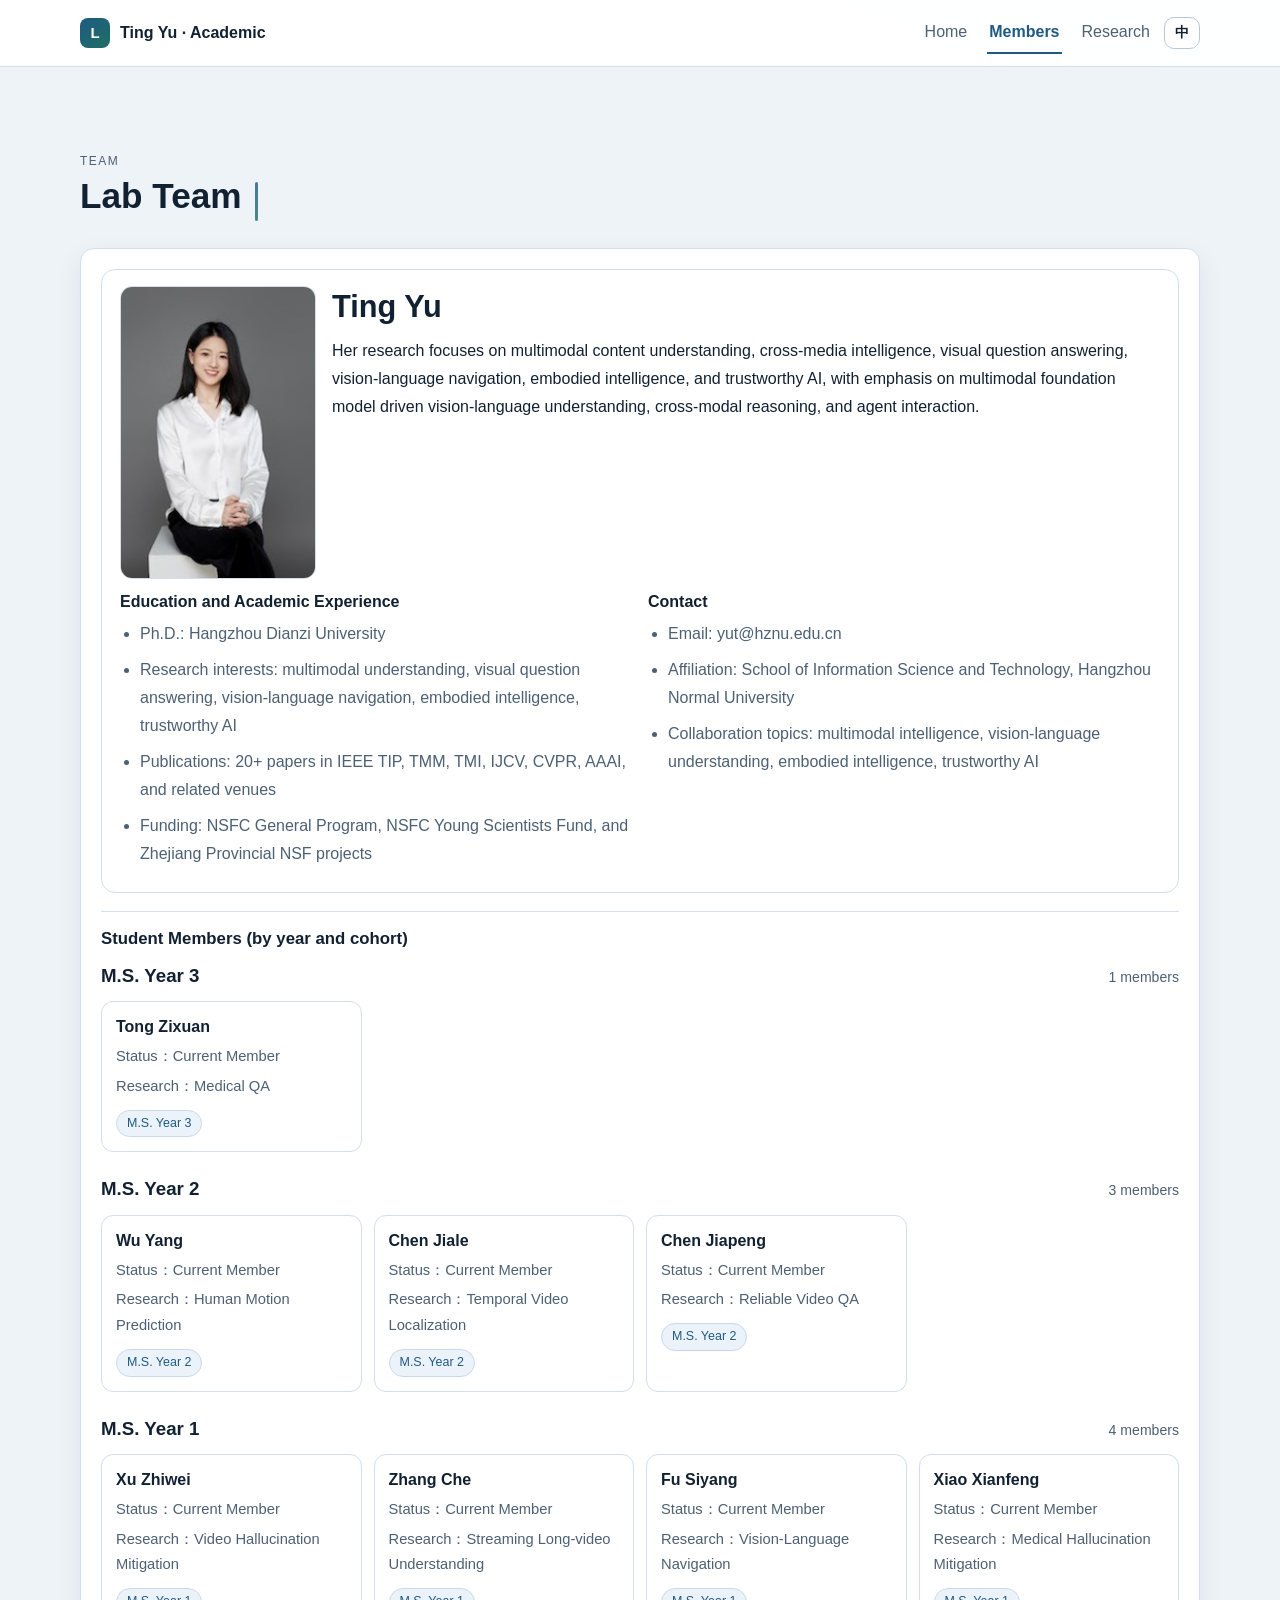
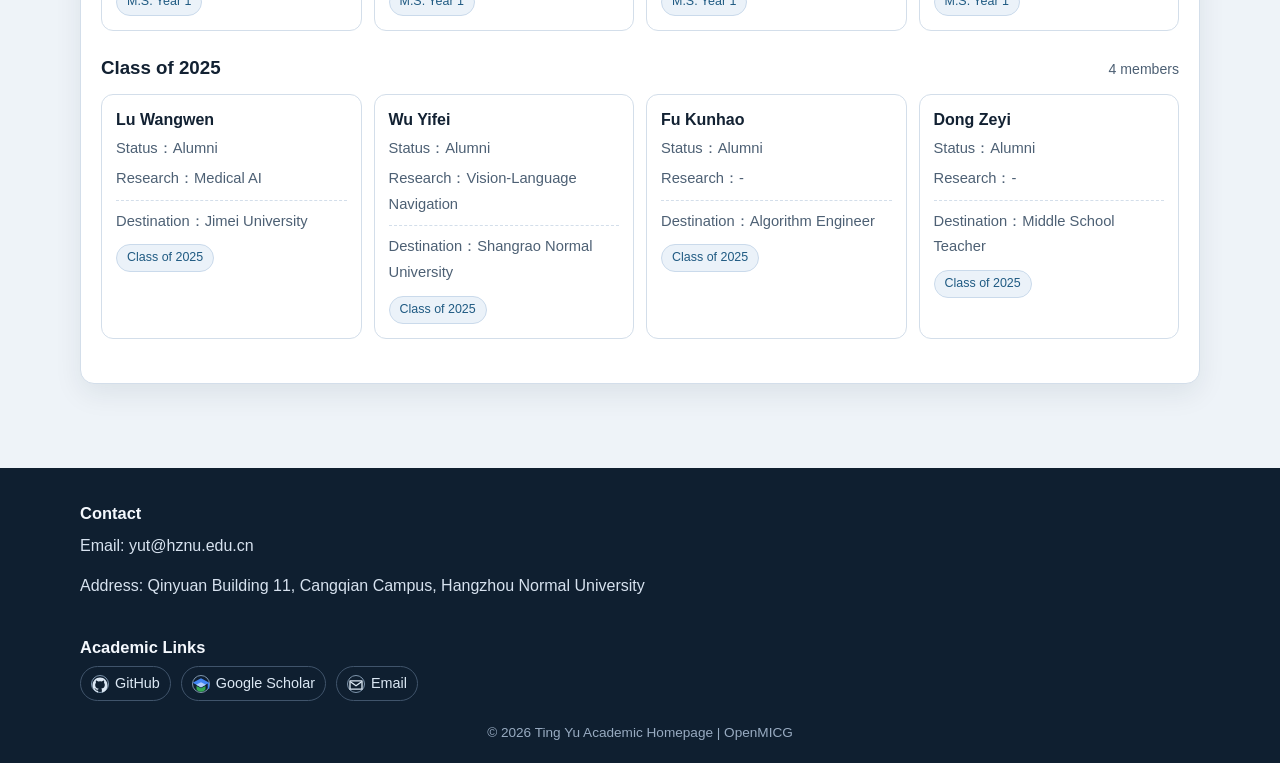
==== members.html @ 0aa8a5d1 "personal blog" ====
<!doctype html>
<html lang="zh-CN">
  <head>
    <meta charset="UTF-8" />
    <meta name="viewport" content="width=device-width, initial-scale=1.0" />
    <title>OpenMICG | 实验室成员</title>
    <meta name="description" content="OpenMICG 成员页面：导师信息与学生成员分组展示。" />
    <meta name="keywords" content="实验室成员,导师,研究生,课题组" />
    <meta name="theme-color" content="#12324a" />
    <link rel="stylesheet" href="./assets/css/style.css?v=20260521-3" />
    <script defer src="./assets/data/site-content.js?v=20260521-3"></script>
    <script defer src="./assets/js/main.js?v=20260521-3"></script>
  </head>
  <body data-page="members">
    <a class="skip-link" id="skip-link" href="#main-content">跳转到正文</a>

    <header class="site-header" id="top">
      <div class="container nav-wrap">
        <a class="brand" href="./index.html" aria-label="返回实验室介绍页">
          <span class="brand-mark">L</span>
          <span id="nav-lab-name">OpenMICG</span>
        </a>

        <div class="nav-controls">
          <button class="nav-toggle" id="nav-toggle" aria-expanded="false" aria-controls="site-nav" aria-label="打开或关闭导航菜单">菜单</button>
          <nav class="site-nav" id="site-nav" aria-label="主导航">
            <a id="nav-lab" href="./index.html">实验室介绍</a>
            <a id="nav-members" class="is-active" href="./members.html">成员</a>
            <a id="nav-research" href="./research.html">科研</a>
          </nav>
          <button class="lang-toggle" id="lang-toggle" aria-label="切换到英文">EN</button>
        </div>
      </div>
    </header>

    <main id="main-content">
      <section class="section-block section-alt" id="members" aria-labelledby="members-title">
        <div class="container">
          <header class="section-head reveal">
            <p class="section-label" id="members-label">Team</p>
            <h2 id="members-title">实验室团队</h2>
          </header>
          <div class="team-panel">
            <div class="mentor-layout reveal" id="team-mentor">
              <div class="mentor-info-stack">
                <article class="mentor-card">
                  <div class="mentor-card-main">
                    <aside class="mentor-photo" role="img" aria-label="导师照片占位区域">
                      <img id="mentor-photo-image" class="mentor-photo-image" src="./assets/images/mentor.jpg" alt="导师照片" />
                      <div id="mentor-photo-fallback" class="mentor-photo-fallback">
                        <span id="mentor-photo-label">导师照片占位</span>
                        <small id="mentor-photo-note">后续可替换为真实照片：assets/images/mentor.jpg</small>
                      </div>
                    </aside>
                    <div class="mentor-content">
                      <h3 id="mentor-name"></h3>
                      <p class="mentor-role" id="mentor-role"></p>
                      <p id="mentor-bio"></p>
                    </div>
                  </div>
                  <div class="mentor-grid">
                    <div>
                      <h4 id="mentor-history-title">教育背景与学术经历</h4>
                      <ul id="mentor-history"></ul>
                    </div>
                    <div>
                      <h4 id="mentor-contact-title">联系方式</h4>
                      <ul id="mentor-contact"></ul>
                    </div>
                  </div>
                </article>
              </div>
            </div>

            <div class="team-divider" aria-hidden="true"></div>

            <div class="team-members-wrap reveal" id="team-members">
              <h3 class="team-subtitle" id="team-subtitle">学生成员</h3>
              <div id="member-groups"></div>
            </div>
          </div>
        </div>
      </section>
    </main>

    <footer class="site-footer" id="contact">
      <div class="container footer-layout">
        <div>
          <h2 class="footer-title" id="footer-contact-title">联系方式</h2>
          <p id="footer-email"></p>
          <p id="footer-address"></p>
        </div>
        <div>
          <h2 class="footer-title" id="footer-links-title">学术主页链接</h2>
          <div id="footer-links" class="footer-links"></div>
        </div>
      </div>
      <p class="footer-copy" id="footer-copy"></p>
    </footer>
  </body>
</html>
---- assets/css/style.css ----
:root {
  --bg: #f4f7fa;
  --surface: #ffffff;
  --surface-alt: #eef3f8;
  --text: #122132;
  --muted: #4d6074;
  --line: #d3deea;
  --brand: #1f5a82;
  --brand-soft: #e4edf5;
  --accent: #1f6f64;
  --radius: 14px;
  --shadow: 0 10px 28px rgba(12, 33, 53, 0.08);
  --container-width: 1120px;
}

*,
*::before,
*::after {
  box-sizing: border-box;
}

html {
  scroll-behavior: smooth;
}

body {
  margin: 0;
  font-family: "Noto Sans SC", "Source Han Sans SC", "PingFang SC",
    "Microsoft YaHei", sans-serif;
  color: var(--text);
  background:
    radial-gradient(1200px 640px at 100% -12%, rgba(31, 90, 130, 0.07), transparent 60%),
    radial-gradient(840px 480px at -10% 92%, rgba(31, 111, 100, 0.06), transparent 56%),
    linear-gradient(var(--bg), var(--bg));
  line-height: 1.75;
}

a {
  color: inherit;
}

.skip-link {
  position: absolute;
  left: 12px;
  top: -48px;
  background: var(--brand);
  color: #fff;
  padding: 8px 12px;
  border-radius: 10px;
  text-decoration: none;
  z-index: 999;
}

.skip-link:focus-visible {
  top: 12px;
}

.sr-only {
  position: absolute;
  width: 1px;
  height: 1px;
  padding: 0;
  margin: -1px;
  overflow: hidden;
  clip: rect(0, 0, 0, 0);
  white-space: nowrap;
  border: 0;
}

.container {
  width: min(var(--container-width), 92vw);
  margin: 0 auto;
}

.section-block {
  padding: 84px 0;
}

.section-alt {
  background: var(--surface-alt);
}

.section-head {
  margin-bottom: 28px;
}

.section-head h2 {
  position: relative;
  display: inline-block;
  padding-right: 16px;
}

.section-head h2::after {
  content: "";
  position: absolute;
  right: 0;
  top: 0.28em;
  width: 3px;
  height: 1.1em;
  border-radius: 999px;
  background: linear-gradient(180deg, var(--brand), var(--accent));
  opacity: 0.8;
}

.section-label {
  margin: 0;
  text-transform: uppercase;
  letter-spacing: 0.12em;
  font-size: 12px;
  color: var(--muted);
}

h1,
h2,
h3,
h4 {
  line-height: 1.35;
  margin-top: 0;
}

h2 {
  font-size: clamp(1.6rem, 2.8vw, 2.2rem);
  margin-bottom: 0;
}

p {
  margin: 0 0 12px;
}

ul,
ol {
  margin: 0;
  padding-left: 20px;
}

.site-header {
  position: sticky;
  top: 0;
  z-index: 100;
  background: rgba(255, 255, 255, 0.92);
  backdrop-filter: blur(8px);
  border-bottom: 1px solid var(--line);
}

.nav-wrap {
  min-height: 66px;
  display: flex;
  align-items: center;
  justify-content: space-between;
  gap: 16px;
}

.nav-controls {
  display: flex;
  align-items: center;
  gap: 12px;
  position: relative;
}

.brand {
  display: inline-flex;
  align-items: center;
  gap: 10px;
  text-decoration: none;
  font-weight: 600;
}

.brand-mark {
  width: 30px;
  height: 30px;
  border-radius: 8px;
  display: grid;
  place-items: center;
  font-size: 15px;
  color: #fff;
  background: linear-gradient(140deg, var(--brand), var(--accent));
}

.site-nav {
  display: flex;
  align-items: center;
  gap: 18px;
}

.site-nav a {
  text-decoration: none;
  color: var(--muted);
  padding: 6px 2px;
  border-bottom: 2px solid transparent;
}

.site-nav a:hover,
.site-nav a:focus-visible {
  color: var(--brand);
  border-bottom-color: var(--brand);
}

.site-nav a.is-active {
  color: var(--brand);
  border-bottom-color: var(--brand);
  font-weight: 600;
}

.nav-toggle {
  display: none;
  border: 1px solid var(--line);
  border-radius: 10px;
  padding: 6px 10px;
  background: #fff;
  color: var(--text);
  cursor: pointer;
}

.lang-toggle {
  border: 1px solid #b7c7d8;
  border-radius: 10px;
  padding: 6px 10px;
  background: #fff;
  color: var(--text);
  cursor: pointer;
  font-weight: 600;
  font-size: 0.86rem;
}

.lang-toggle:hover,
.lang-toggle:focus-visible {
  color: var(--brand);
  border-color: var(--brand);
}

.hero {
  position: relative;
  overflow: hidden;
  background: radial-gradient(circle at 10% 20%, #e6eff7 0, transparent 40%),
    radial-gradient(circle at 88% 84%, #e3efe9 0, transparent 36%), var(--bg);
  padding: 52px 0 28px;
}

.hero::before,
.hero::after {
  content: "";
  position: absolute;
  border-radius: 50%;
  filter: blur(4px);
  opacity: 0.5;
  pointer-events: none;
}

.hero::before {
  width: 340px;
  height: 340px;
  background: rgba(31, 90, 130, 0.12);
  top: -120px;
  right: -100px;
}

.hero::after {
  width: 260px;
  height: 260px;
  background: rgba(31, 111, 100, 0.1);
  bottom: -100px;
  left: -80px;
}

.hero-grid {
  display: grid;
  grid-template-columns: 1fr;
  gap: 18px;
  align-items: start;
}

.hero-main {
  position: relative;
  z-index: 1;
}

.hero-keywords {
  list-style: none;
  display: flex;
  gap: 8px;
  flex-wrap: wrap;
  padding-left: 0;
  margin-bottom: 24px;
}

.hero-keywords li {
  background: var(--brand-soft);
  color: var(--brand);
  font-size: 0.88rem;
  border: 1px solid #c7d9e8;
  padding: 5px 10px;
  border-radius: 999px;
}

.hero-actions {
  display: flex;
  gap: 12px;
  flex-wrap: wrap;
}

.btn {
  text-decoration: none;
  border-radius: 10px;
  padding: 10px 14px;
  border: 1px solid transparent;
  font-weight: 600;
  font-size: 0.95rem;
}

.btn-primary {
  background: var(--brand);
  color: #fff;
}

.btn-primary:hover,
.btn-primary:focus-visible {
  background: #164a6d;
}

.btn-secondary {
  border-color: #b7c7d8;
  color: var(--text);
  background: #fff;
}

.btn-secondary:hover,
.btn-secondary:focus-visible {
  border-color: var(--brand);
  color: var(--brand);
}

.hero-visual {
  position: relative;
  z-index: 1;
}

.hero-side-stack {
  display: grid;
  gap: 14px;
}

.visual-card {
  background: var(--surface);
  border: 1px solid var(--line);
  border-radius: var(--radius);
  box-shadow: var(--shadow);
  padding: 20px;
  position: relative;
  overflow: hidden;
}

.visual-card::after {
  content: "";
  position: absolute;
  inset: 0;
  pointer-events: none;
  background-image: radial-gradient(rgba(31, 90, 130, 0.24) 0.8px, transparent 0.8px);
  background-size: 12px 12px;
  opacity: 0.14;
}

.visual-card > * {
  position: relative;
  z-index: 1;
}

.visual-card h2 {
  font-size: 1.1rem;
  margin-bottom: 12px;
}

.highlight-list {
  list-style: none;
  padding: 0;
  display: grid;
  gap: 10px;
}

.highlight-list li {
  border-bottom: 1px dashed var(--line);
  padding-bottom: 10px;
  color: var(--muted);
}

.highlight-list li:last-child {
  border-bottom: 0;
  padding-bottom: 0;
}

.mentor-layout {
  display: block;
}

.hero-section-head {
  margin-bottom: 18px;
}

.mentor-info-stack {
  display: grid;
  gap: 14px;
}

.mentor-card-main {
  display: grid;
  grid-template-columns: minmax(160px, 196px) 1fr;
  gap: 16px;
  align-items: start;
}

.team-panel {
  background: var(--surface);
  border: 1px solid var(--line);
  border-radius: var(--radius);
  box-shadow: var(--shadow);
  padding: 20px;
  position: relative;
  overflow: hidden;
}

.team-divider {
  height: 1px;
  background: var(--line);
  margin: 18px 0 16px;
}

.team-subtitle {
  margin: 0 0 12px;
  font-size: 1.05rem;
}

.mentor-photo {
  min-height: 168px;
  padding: 0;
  display: block;
  text-align: center;
  background: linear-gradient(145deg, #f4f7fb, #e2ebf4);
  border: 1px solid var(--line);
  border-radius: 12px;
  overflow: hidden;
}

.mentor-photo-image {
  display: block;
  width: 100%;
  height: 100%;
  min-height: 168px;
  object-fit: cover;
}

.mentor-photo.image-error .mentor-photo-image {
  display: none;
}

.mentor-photo-fallback {
  display: none;
  height: 100%;
  min-height: 180px;
  padding: 14px;
  align-content: center;
  justify-items: center;
  gap: 8px;
}

.mentor-photo.image-error .mentor-photo-fallback {
  display: grid;
}

.mentor-photo-fallback span {
  font-weight: 700;
  color: var(--text);
}

.mentor-photo-fallback small {
  color: var(--muted);
  font-size: 0.84rem;
}

.mentor-content p {
  margin-bottom: 0;
}

.mentor-card {
  background: var(--surface);
  border: 1px solid var(--line);
  border-radius: var(--radius);
  box-shadow: none;
  padding: 16px 18px;
  position: relative;
  overflow: hidden;
}

.mentor-card h3 {
  margin-bottom: 8px;
  font-size: 1.15rem;
}

.mentor-featured {
  box-shadow: var(--shadow);
  padding: 20px;
}

.mentor-mini-label {
  margin: 0 0 8px;
  text-transform: uppercase;
  letter-spacing: 0.12em;
  font-size: 0.76rem;
  color: var(--muted);
}

.mentor-role {
  color: var(--brand);
  font-weight: 600;
  margin-bottom: 8px;
  font-size: 0.95rem;
}

.mentor-title,
.mentor-direction {
  margin-bottom: 6px;
}

.mentor-title {
  color: var(--brand);
  font-weight: 600;
  font-size: 1rem;
}

.mentor-direction {
  color: var(--muted);
  font-weight: 600;
  font-size: 0.95rem;
}

.mentor-content h3 {
  font-size: clamp(1.5rem, 2.4vw, 1.95rem);
  margin-bottom: 10px;
}

.mentor-keywords {
  margin-top: 14px;
  margin-bottom: 14px;
}

.mentor-links-block {
  margin-bottom: 14px;
}

.mentor-links-title {
  margin: 0 0 8px;
  font-size: 0.84rem;
  color: var(--muted);
  font-weight: 600;
}

.mentor-links {
  display: flex;
  flex-wrap: wrap;
  gap: 8px;
}

.mentor-link-btn {
  text-decoration: none;
  color: var(--brand);
  border: 1px solid #c9d9e8;
  background: #f7fbff;
  border-radius: 999px;
  padding: 6px 11px;
  font-size: 0.86rem;
  display: inline-flex;
  align-items: center;
  gap: 6px;
  transition: background 180ms ease, border-color 180ms ease, color 180ms ease;
}

.mentor-link-btn:hover,
.mentor-link-btn:focus-visible {
  background: #edf4fb;
  border-color: var(--brand);
  color: #174a6b;
}

.link-icon {
  width: 18px;
  height: 18px;
  display: inline-flex;
  align-items: center;
  justify-content: center;
  flex: 0 0 18px;
}

.link-icon svg {
  width: 18px;
  height: 18px;
  display: block;
}

.mentor-actions {
  margin-top: 2px;
}

.mentor-grid {
  margin-top: 12px;
  display: grid;
  grid-template-columns: 1fr 1fr;
  gap: 12px 16px;
}

.mentor-grid h4 {
  margin-bottom: 8px;
  font-size: 1rem;
}

.mentor-grid ul li {
  margin-bottom: 8px;
  color: var(--muted);
}

.lab-intro-grid {
  display: grid;
  grid-template-columns: repeat(3, 1fr);
  gap: 20px;
}

.page-with-sidebar {
  padding-top: 72px;
  padding-bottom: 72px;
}

.page-with-sidebar .container {
  width: min(1240px, 94vw);
}

.sidebar-layout {
  display: grid;
  grid-template-columns: 232px minmax(0, 1fr);
  gap: 36px;
  align-items: start;
}

.left-sidebar {
  position: sticky;
  top: 96px;
}

.sidebar-card {
  background: rgba(235, 243, 250, 0.74);
  border: 1px solid rgba(178, 196, 214, 0.62);
  border-radius: 12px;
  box-shadow: 0 5px 14px rgba(12, 33, 53, 0.045);
  padding: 12px;
}

.sidebar-card h3 {
  margin: 0 0 12px;
  font-size: 1rem;
  font-weight: 600;
  color: #5d7286;
  letter-spacing: 0.01em;
}

.side-members-list {
  display: grid;
  gap: 10px;
  max-height: none;
  overflow: visible;
  padding-right: 0;
}

.side-member-item {
  padding: 10px 12px;
  border: 1px solid rgba(188, 207, 223, 0.7);
  border-radius: 10px;
  background: rgba(246, 250, 254, 0.8);
  display: grid;
  gap: 6px;
  position: relative;
}

.side-member-item strong {
  font-size: 1rem;
  font-weight: 600;
  color: #445c72;
  line-height: 1.6;
}

.side-member-item span {
  color: #697f94;
  font-size: 0.88rem;
  line-height: 1.5;
}

.left-sidebar .sidebar-card {
  position: relative;
  overflow: hidden;
}

.left-sidebar .sidebar-card::after {
  content: "";
  position: absolute;
  left: 0;
  right: 0;
  bottom: 0;
  height: 18px;
  background: linear-gradient(to bottom, rgba(240, 245, 250, 0), rgba(240, 245, 250, 0.88));
  pointer-events: none;
}

.section-inner {
  padding: 0;
}

.main-column {
  display: grid;
  gap: 28px;
  min-width: 0;
}

.main-column .section-head {
  margin-bottom: 24px;
}

#lab-overview .main-column {
  gap: 28px;
}

#lab-overview .lab-intro-grid {
  grid-template-columns: repeat(3, minmax(0, 1fr));
  gap: 14px;
}

#lab-overview #news .timeline {
  margin-left: 0;
}

#lab-overview #news .timeline::before {
  left: 3px;
}

#lab-overview #news .timeline-item {
  margin-left: 14px;
}

#lab-overview .join-layout {
  grid-template-columns: repeat(2, minmax(0, 1fr));
  gap: 14px;
}

#research .research-layout {
  display: grid;
  gap: 32px;
}

#research .card-grid {
  display: grid;
  grid-template-columns: repeat(3, minmax(0, 1fr));
  gap: 14px;
}

#research .publication-section {
  margin-top: 30px;
}

#research .publication-list {
  width: 100%;
  gap: 12px;
}

.card {
  background: var(--surface);
  border: 1px solid var(--line);
  border-radius: var(--radius);
  box-shadow: var(--shadow);
  padding: 20px;
  position: relative;
  overflow: hidden;
}

.card,
.student-card,
.timeline-item {
  transition: transform 220ms ease, box-shadow 220ms ease;
}

.card:hover,
.student-card:hover,
.timeline-item:hover {
  transform: translateY(-2px);
  box-shadow: 0 14px 34px rgba(11, 31, 49, 0.11);
}

.card h3 {
  margin-bottom: 10px;
  font-size: 1.12rem;
}

.compact-card {
  padding: 18px 20px;
}

.compact-card ul li {
  color: var(--muted);
  margin-bottom: 10px;
}

.card p,
.card li {
  color: var(--muted);
}

.subhead {
  margin-top: 14px;
}

.timeline {
  position: relative;
  display: grid;
  gap: 14px;
  margin-left: 8px;
}

.timeline::before {
  content: "";
  position: absolute;
  top: 2px;
  bottom: 2px;
  left: 11px;
  width: 2px;
  background: #c7d7e8;
}

.timeline-item {
  position: relative;
  background: var(--surface);
  border: 1px solid var(--line);
  border-radius: var(--radius);
  box-shadow: var(--shadow);
  padding: 16px 16px 14px 24px;
  margin-left: 24px;
}

.timeline-item::before {
  content: "";
  position: absolute;
  left: -20px;
  top: 20px;
  width: 10px;
  height: 10px;
  border: 2px solid var(--brand);
  border-radius: 50%;
  background: #fff;
}

.timeline-meta {
  display: flex;
  align-items: center;
  justify-content: space-between;
  gap: 8px;
  margin-bottom: 6px;
}

.timeline-date {
  font-size: 0.86rem;
  color: var(--brand);
  font-weight: 600;
}

.timeline-tag {
  font-size: 0.8rem;
  background: #edf3f9;
  color: var(--muted);
  border-radius: 999px;
  border: 1px solid #c9d9e8;
  padding: 2px 10px;
}

.timeline-item h3 {
  margin: 0 0 6px;
  font-size: 1rem;
}

.timeline-item p {
  margin: 0;
  color: var(--muted);
}

.student-group {
  margin-bottom: 24px;
}

.student-group-header {
  display: flex;
  align-items: baseline;
  justify-content: space-between;
  gap: 12px;
  margin-bottom: 12px;
}

.student-group-header h3 {
  margin: 0;
}

.student-count {
  color: var(--muted);
  font-size: 0.88rem;
}

.student-grid {
  display: grid;
  grid-template-columns: repeat(auto-fill, minmax(220px, 1fr));
  gap: 12px;
}

.student-card {
  background: var(--surface);
  border: 1px solid var(--line);
  border-radius: 12px;
  padding: 14px;
  position: relative;
  overflow: hidden;
}

.student-card h4 {
  margin-bottom: 6px;
  font-size: 1rem;
}

.student-card p {
  margin-bottom: 4px;
  font-size: 0.92rem;
  color: var(--muted);
}

.member-destination {
  margin-top: 8px;
  padding-top: 8px;
  border-top: 1px dashed var(--line);
  color: #315978;
  font-size: 0.88rem;
}

.student-chip {
  display: inline-block;
  margin-top: 6px;
  padding: 2px 10px;
  border-radius: 999px;
  font-size: 0.78rem;
  color: var(--brand);
  background: #ebf2f9;
  border: 1px solid #cadaeb;
}

.alumni-board {
  display: grid;
  gap: 12px;
}

.alumni-year {
  background: var(--surface);
  border: 1px solid var(--line);
  border-radius: 12px;
  padding: 14px;
}

.alumni-year h3 {
  margin: 0 0 10px;
  font-size: 1rem;
  color: var(--brand);
}

.alumni-list {
  display: grid;
  grid-template-columns: repeat(auto-fill, minmax(220px, 1fr));
  gap: 10px;
}

.alumni-item {
  border: 1px solid var(--line);
  border-radius: 10px;
  padding: 10px 12px;
  background: #fbfdff;
}

.alumni-item h4 {
  margin: 0 0 6px;
  font-size: 0.96rem;
}

.alumni-item p {
  margin: 0 0 4px;
  color: var(--muted);
  font-size: 0.9rem;
}

.destination-tag {
  display: inline-block;
  padding: 2px 8px;
  border-radius: 999px;
  border: 1px solid #cfe0ef;
  background: #edf5fc;
  color: #315978;
  font-size: 0.75rem;
}

.research-layout {
  display: grid;
  gap: 22px;
}

.group-title {
  margin: 0 0 12px;
  font-size: 1.12rem;
}

.card-grid {
  display: grid;
  grid-template-columns: repeat(auto-fill, minmax(230px, 1fr));
  gap: 14px;
}

.research-card h4 {
  margin: 0 0 8px;
  font-size: 1rem;
}

.research-card p {
  margin: 0;
  color: var(--muted);
}

.publication-section {
  margin-top: 22px;
}

.publication-list {
  display: grid;
  gap: 10px;
  counter-reset: pub-counter;
}

.publication-item {
  background: var(--surface);
  border: 1px solid var(--line);
  border-radius: 14px;
  padding: 14px 16px 14px 44px;
  position: relative;
  display: grid;
  grid-template-columns: 180px minmax(0, 1fr);
  gap: 14px;
  align-items: center;
}

.publication-item::before {
  counter-increment: pub-counter;
  content: "[" counter(pub-counter) "]";
  position: absolute;
  left: 14px;
  top: 14px;
  color: var(--brand);
  font-weight: 700;
  font-size: 0.9rem;
}

.publication-title {
  margin: 0 0 6px;
  font-size: 1.03rem;
  line-height: 1.5;
}

.publication-meta {
  margin: 0 0 6px;
  color: var(--muted);
  font-size: 0.9rem;
}

.publication-media {
  border-radius: 10px;
  overflow: hidden;
  border: 1px solid rgba(199, 214, 228, 0.9);
  background: #ecf2f8;
  align-self: center;
}

.publication-cover {
  display: block;
  width: 100%;
  aspect-ratio: 16 / 9;
  object-fit: cover;
}

.publication-body {
  min-width: 0;
}

.publication-summary {
  margin: 0 0 6px;
  color: #51667b;
  font-size: 0.92rem;
  line-height: 1.6;
}

.publication-note {
  margin: 0;
  color: #6f8498;
  font-size: 0.85rem;
}

.publication-link {
  display: inline-block;
  margin-top: 8px;
  font-size: 0.86rem;
  color: var(--brand);
  text-decoration: none;
}

.publication-link:hover,
.publication-link:focus-visible {
  text-decoration: underline;
}

.join-layout {
  display: grid;
  grid-template-columns: 1fr 1fr;
  gap: 20px;
}

.join-note {
  margin-top: 10px;
  font-size: 0.92rem;
  color: var(--brand);
}

.site-footer {
  background: #0f1f30;
  color: #d7e2ef;
  padding: 34px 0 18px;
}

.footer-layout {
  display: grid;
  grid-template-columns: 1fr;
  gap: 24px;
}

.footer-title {
  font-size: 1.03rem;
  margin-bottom: 8px;
  color: #f4f8fd;
}

.footer-links {
  display: flex;
  gap: 10px;
  flex-wrap: wrap;
}

.footer-links a {
  text-decoration: none;
  color: #dce8f4;
  border: 1px solid #40546b;
  border-radius: 999px;
  padding: 4px 10px;
  font-size: 0.9rem;
  display: inline-flex;
  align-items: center;
  gap: 6px;
}

.footer-links a:hover,
.footer-links a:focus-visible {
  border-color: #87a4c2;
  color: #fff;
}

.footer-links .link-icon {
  width: 18px;
  height: 18px;
  border-radius: 50%;
  border: 1px solid #7f96ad;
  display: inline-grid;
  place-items: center;
  font-size: 0.67rem;
  font-weight: 700;
}

.footer-copy {
  text-align: center;
  margin: 20px 0 0;
  color: #98abc1;
  font-size: 0.85rem;
}

.reveal {
  opacity: 1;
  transform: none;
}

.js-anim .reveal {
  opacity: 0;
  transform: translateY(10px);
  transition: opacity 460ms ease, transform 460ms ease;
}

.js-anim .reveal.is-visible {
  opacity: 1;
  transform: translateY(0);
}

@media (max-width: 1024px) {
  .hero-grid,
  .mentor-layout,
  .lab-intro-grid,
  .join-layout,
  .footer-layout {
    grid-template-columns: 1fr;
  }

  .hero {
    padding-top: 42px;
  }

  .hero-side-stack {
    grid-template-columns: 1fr;
  }

  .sidebar-layout {
    grid-template-columns: 1fr;
    gap: 20px;
  }

  .left-sidebar {
    position: static;
    width: auto;
  }

  .sidebar-card {
    padding: 10px;
  }

  .side-members-list {
    display: flex;
    gap: 8px;
    max-height: none;
    overflow-x: auto;
    overflow-y: hidden;
    padding-bottom: 4px;
    scrollbar-width: thin;
  }

  .side-member-item {
    flex: 0 0 180px;
    min-height: 54px;
  }

  #research .card-grid {
    grid-template-columns: repeat(2, minmax(0, 1fr));
  }

  #lab-overview .lab-intro-grid,
  #lab-overview .join-layout {
    grid-template-columns: 1fr;
  }

  .publication-item {
    grid-template-columns: 1fr;
  }
}

@media (max-width: 760px) {
  .section-block {
    padding: 68px 0;
  }

  .hero {
    padding-top: 30px;
    padding-bottom: 18px;
  }

  .site-nav {
    position: absolute;
    top: 46px;
    right: 0;
    width: min(260px, 90vw);
    background: #fff;
    border: 1px solid var(--line);
    border-radius: 12px;
    box-shadow: var(--shadow);
    padding: 10px;
    display: none;
    flex-direction: column;
    align-items: flex-start;
    gap: 8px;
  }

  .site-nav.is-open {
    display: flex;
  }

  .nav-toggle {
    display: inline-block;
  }

  .mentor-grid {
    grid-template-columns: 1fr;
  }

  .mentor-card-main {
    grid-template-columns: 1fr;
  }

  .mentor-photo-large {
    max-width: 220px;
  }

  .mentor-content h3 {
    font-size: 1.7rem;
  }

  #research .card-grid {
    grid-template-columns: 1fr;
  }
}

@media (prefers-reduced-motion: reduce) {
  html {
    scroll-behavior: auto;
  }

  .reveal {
    transition: none;
    opacity: 1;
    transform: none;
  }

  .card,
  .student-card,
  .timeline-item {
    transition: none;
  }
}
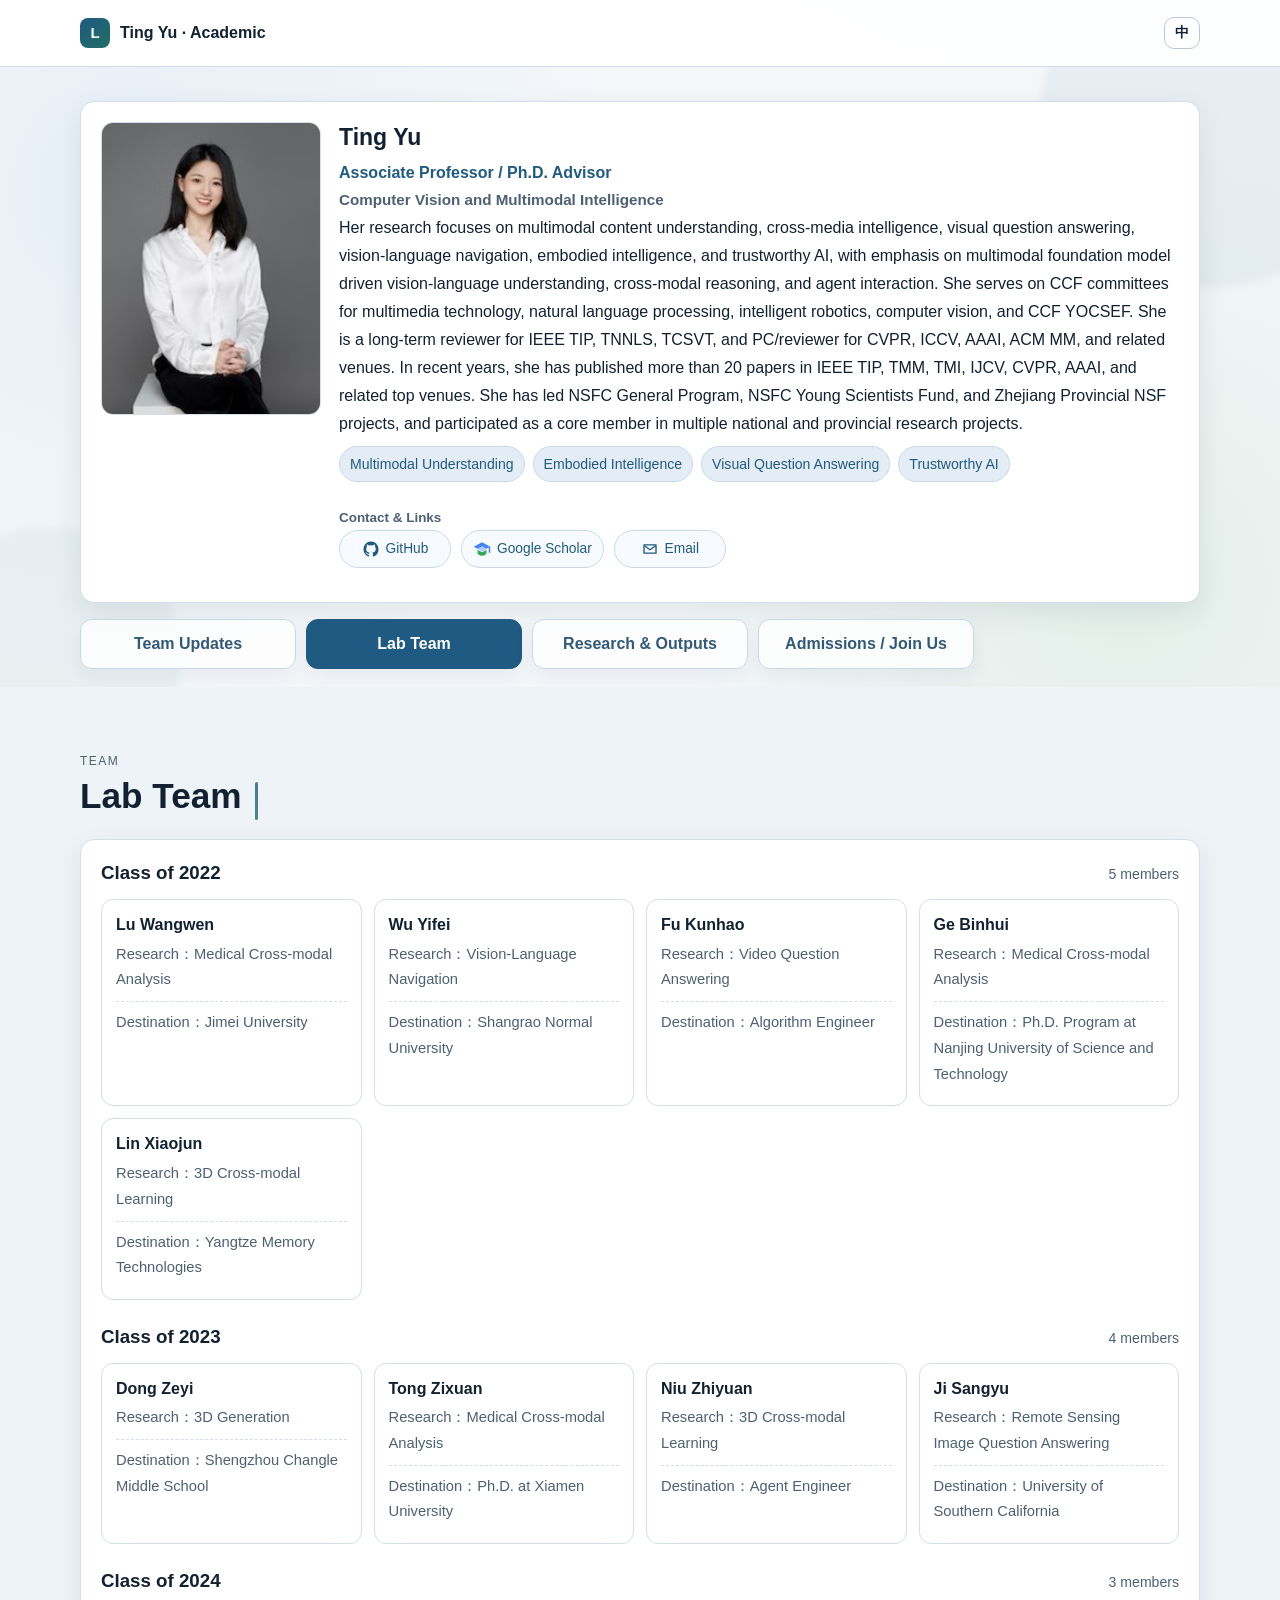
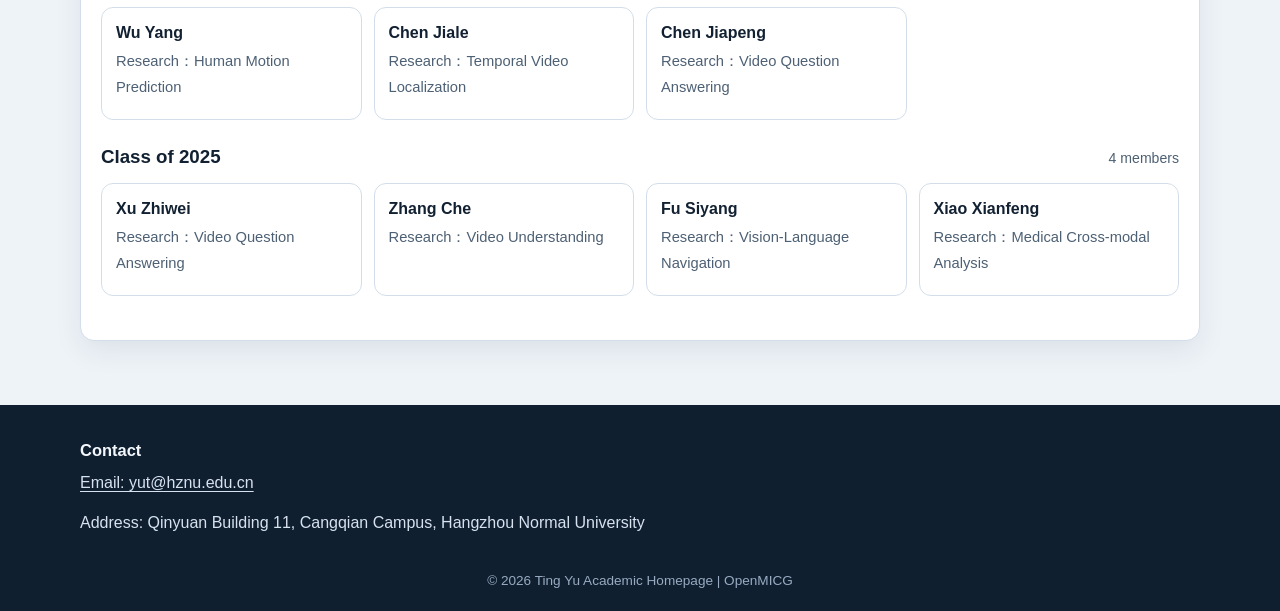
==== commit c433cf7c: "v2" ====
--- a/members.html
+++ b/members.html
@@ -22,18 +22,53 @@
         </a>
 
         <div class="nav-controls">
-          <button class="nav-toggle" id="nav-toggle" aria-expanded="false" aria-controls="site-nav" aria-label="打开或关闭导航菜单">菜单</button>
-          <nav class="site-nav" id="site-nav" aria-label="主导航">
-            <a id="nav-lab" href="./index.html">实验室介绍</a>
-            <a id="nav-members" class="is-active" href="./members.html">成员</a>
-            <a id="nav-research" href="./research.html">科研</a>
-          </nav>
           <button class="lang-toggle" id="lang-toggle" aria-label="切换到英文">EN</button>
         </div>
       </div>
     </header>
 
     <main id="main-content">
+      <section class="hero section-block" id="home" aria-labelledby="hero-title">
+        <h1 id="hero-title" class="sr-only">导师学术主页</h1>
+        <div class="container hero-shell">
+          <div class="hero-grid">
+            <div class="hero-main reveal">
+              <section class="mentor-hero-card" id="mentor-home" aria-label="导师信息">
+                <article class="mentor-card mentor-featured">
+                  <div class="mentor-card-main">
+                    <aside class="mentor-photo mentor-photo-large" role="img" aria-label="导师照片">
+                      <img id="mentor-photo-image" class="mentor-photo-image" src="./assets/images/mentor.jpg" alt="导师照片" />
+                      <div id="mentor-photo-fallback" class="mentor-photo-fallback">
+                        <span id="mentor-photo-label">导师照片占位</span>
+                        <small id="mentor-photo-note">assets/images/mentor.jpg</small>
+                      </div>
+                    </aside>
+                    <div class="mentor-content">
+                      <h3 id="mentor-name"></h3>
+                      <p class="mentor-title" id="mentor-title"></p>
+                      <p class="mentor-direction" id="mentor-direction"></p>
+                      <p id="mentor-bio"></p>
+                      <ul class="hero-keywords mentor-keywords" id="hero-keywords"></ul>
+                      <div class="mentor-links-block">
+                        <p class="mentor-links-title" id="mentor-links-title">学术链接</p>
+                        <div id="mentor-links" class="mentor-links"></div>
+                      </div>
+                    </div>
+                  </div>
+                </article>
+              </section>
+
+              <nav class="section-nav reveal" id="site-nav" aria-label="主页导航">
+                <a id="nav-news" href="./index.html#news">团队动态</a>
+                <a id="nav-members" class="is-active" href="./members.html">实验室团队</a>
+                <a id="nav-research" href="./research.html">研究与成果</a>
+                <a id="nav-join" href="./index.html#join">招生 / 加入我们</a>
+              </nav>
+            </div>
+          </div>
+        </div>
+      </section>
+
       <section class="section-block section-alt" id="members" aria-labelledby="members-title">
         <div class="container">
           <header class="section-head reveal">
@@ -41,41 +76,7 @@
             <h2 id="members-title">实验室团队</h2>
           </header>
           <div class="team-panel">
-            <div class="mentor-layout reveal" id="team-mentor">
-              <div class="mentor-info-stack">
-                <article class="mentor-card">
-                  <div class="mentor-card-main">
-                    <aside class="mentor-photo" role="img" aria-label="导师照片占位区域">
-                      <img id="mentor-photo-image" class="mentor-photo-image" src="./assets/images/mentor.jpg" alt="导师照片" />
-                      <div id="mentor-photo-fallback" class="mentor-photo-fallback">
-                        <span id="mentor-photo-label">导师照片占位</span>
-                        <small id="mentor-photo-note">后续可替换为真实照片：assets/images/mentor.jpg</small>
-                      </div>
-                    </aside>
-                    <div class="mentor-content">
-                      <h3 id="mentor-name"></h3>
-                      <p class="mentor-role" id="mentor-role"></p>
-                      <p id="mentor-bio"></p>
-                    </div>
-                  </div>
-                  <div class="mentor-grid">
-                    <div>
-                      <h4 id="mentor-history-title">教育背景与学术经历</h4>
-                      <ul id="mentor-history"></ul>
-                    </div>
-                    <div>
-                      <h4 id="mentor-contact-title">联系方式</h4>
-                      <ul id="mentor-contact"></ul>
-                    </div>
-                  </div>
-                </article>
-              </div>
-            </div>
-
-            <div class="team-divider" aria-hidden="true"></div>
-
             <div class="team-members-wrap reveal" id="team-members">
-              <h3 class="team-subtitle" id="team-subtitle">学生成员</h3>
               <div id="member-groups"></div>
             </div>
           </div>
@@ -90,12 +91,8 @@
           <p id="footer-email"></p>
           <p id="footer-address"></p>
         </div>
-        <div>
-          <h2 class="footer-title" id="footer-links-title">学术主页链接</h2>
-          <div id="footer-links" class="footer-links"></div>
-        </div>
       </div>
       <p class="footer-copy" id="footer-copy"></p>
     </footer>
   </body>
-</html>
+</html>
--- a/assets/css/style.css
+++ b/assets/css/style.css
@@ -72,17 +72,17 @@
   margin: 0 auto;
 }
 
-.section-block {
-  padding: 84px 0;
-}
+.section-block {
+  padding: 64px 0;
+}
 
 .section-alt {
   background: var(--surface-alt);
 }
 
-.section-head {
-  margin-bottom: 28px;
-}
+.section-head {
+  margin-bottom: 20px;
+}
 
 .section-head h2 {
   position: relative;
@@ -233,7 +233,7 @@
   overflow: hidden;
   background: radial-gradient(circle at 10% 20%, #e6eff7 0, transparent 40%),
     radial-gradient(circle at 88% 84%, #e3efe9 0, transparent 36%), var(--bg);
-  padding: 52px 0 28px;
+  padding: 34px 0 18px;
 }
 
 .hero::before,
@@ -262,26 +262,67 @@
   left: -80px;
 }
 
+.hero-shell {
+  display: grid;
+  gap: 12px;
+}
+
 .hero-grid {
   display: grid;
   grid-template-columns: 1fr;
-  gap: 18px;
-  align-items: start;
+  gap: 0;
+  align-items: stretch;
 }
 
 .hero-main {
   position: relative;
   z-index: 1;
-}
-
-.hero-keywords {
-  list-style: none;
-  display: flex;
-  gap: 8px;
-  flex-wrap: wrap;
-  padding-left: 0;
-  margin-bottom: 24px;
-}
+  display: flex;
+  flex-direction: column;
+  align-self: stretch;
+}
+
+.section-nav {
+  margin-top: 16px;
+  display: grid;
+  grid-template-columns: repeat(5, minmax(0, 1fr));
+  gap: 10px;
+}
+
+.section-nav a {
+  text-decoration: none;
+  text-align: center;
+  color: #315978;
+  background: rgba(255, 255, 255, 0.82);
+  border: 1px solid #c7d9e8;
+  border-radius: 12px;
+  padding: 10px 12px;
+  font-weight: 600;
+  box-shadow: 0 8px 20px rgba(11, 31, 49, 0.055);
+  transition: background 180ms ease, border-color 180ms ease, color 180ms ease, transform 180ms ease;
+}
+
+.section-nav a:hover,
+.section-nav a:focus-visible,
+.section-nav a.is-active {
+  color: #fff;
+  background: var(--brand);
+  border-color: var(--brand);
+}
+
+.section-nav a:hover,
+.section-nav a:focus-visible {
+  transform: translateY(-1px);
+}
+
+.hero-keywords {
+  list-style: none;
+  display: flex;
+  gap: 8px;
+  flex-wrap: wrap;
+  padding-left: 0;
+  margin-bottom: 14px;
+}
 
 .hero-keywords li {
   background: var(--brand-soft);
@@ -298,14 +339,14 @@
   flex-wrap: wrap;
 }
 
-.btn {
-  text-decoration: none;
-  border-radius: 10px;
-  padding: 10px 14px;
-  border: 1px solid transparent;
-  font-weight: 600;
-  font-size: 0.95rem;
-}
+.btn {
+  text-decoration: none;
+  border-radius: 10px;
+  padding: 8px 12px;
+  border: 1px solid transparent;
+  font-weight: 600;
+  font-size: 0.9rem;
+}
 
 .btn-primary {
   background: var(--brand);
@@ -329,58 +370,19 @@
   color: var(--brand);
 }
 
-.hero-visual {
-  position: relative;
-  z-index: 1;
-}
-
-.hero-side-stack {
-  display: grid;
-  gap: 14px;
-}
-
-.visual-card {
-  background: var(--surface);
-  border: 1px solid var(--line);
-  border-radius: var(--radius);
-  box-shadow: var(--shadow);
-  padding: 20px;
-  position: relative;
-  overflow: hidden;
-}
-
-.visual-card::after {
-  content: "";
-  position: absolute;
-  inset: 0;
-  pointer-events: none;
-  background-image: radial-gradient(rgba(31, 90, 130, 0.24) 0.8px, transparent 0.8px);
-  background-size: 12px 12px;
-  opacity: 0.14;
-}
-
-.visual-card > * {
-  position: relative;
-  z-index: 1;
-}
-
-.visual-card h2 {
-  font-size: 1.1rem;
-  margin-bottom: 12px;
-}
-
-.highlight-list {
-  list-style: none;
-  padding: 0;
-  display: grid;
-  gap: 10px;
-}
-
-.highlight-list li {
-  border-bottom: 1px dashed var(--line);
-  padding-bottom: 10px;
-  color: var(--muted);
-}
+.highlight-list {
+  list-style: none;
+  padding: 0;
+  display: grid;
+  gap: 6px;
+}
+
+.highlight-list li {
+  border-bottom: 1px dashed var(--line);
+  padding-bottom: 6px;
+  color: var(--muted);
+  line-height: 1.45;
+}
 
 .highlight-list li:last-child {
   border-bottom: 0;
@@ -392,7 +394,11 @@
 }
 
 .hero-section-head {
-  margin-bottom: 18px;
+  margin-bottom: 12px;
+}
+
+.hero-shell > .hero-section-head {
+  margin-bottom: 0;
 }
 
 .mentor-info-stack {
@@ -402,9 +408,15 @@
 
 .mentor-card-main {
   display: grid;
-  grid-template-columns: minmax(160px, 196px) 1fr;
-  gap: 16px;
+  grid-template-columns: minmax(150px, 220px) 1fr;
+  gap: 18px;
   align-items: start;
+}
+
+.mentor-hero-card,
+.mentor-featured {
+  width: 100%;
+  height: 100%;
 }
 
 .team-panel {
@@ -429,10 +441,11 @@
 }
 
 .mentor-photo {
-  min-height: 168px;
-  padding: 0;
-  display: block;
-  text-align: center;
+  min-height: 150px;
+  align-self: start;
+  padding: 0;
+  display: block;
+  text-align: center;
   background: linear-gradient(145deg, #f4f7fb, #e2ebf4);
   border: 1px solid var(--line);
   border-radius: 12px;
@@ -440,10 +453,11 @@
 }
 
 .mentor-photo-image {
-  display: block;
-  width: 100%;
-  height: 100%;
-  min-height: 168px;
+  display: block;
+  width: 100%;
+  height: auto;
+  min-height: 150px;
+  aspect-ratio: 3 / 4;
   object-fit: cover;
 }
 
@@ -475,9 +489,16 @@
   font-size: 0.84rem;
 }
 
-.mentor-content p {
-  margin-bottom: 0;
-}
+.mentor-content p {
+  margin-bottom: 0;
+}
+
+.mentor-content {
+  display: flex;
+  flex-direction: column;
+  min-width: 0;
+  justify-content: space-between;
+}
 
 .mentor-card {
   background: var(--surface);
@@ -532,16 +553,17 @@
 }
 
 .mentor-content h3 {
-  font-size: clamp(1.5rem, 2.4vw, 1.95rem);
-  margin-bottom: 10px;
+  font-size: clamp(1.3rem, 1.8vw, 1.62rem);
+  margin-bottom: 6px;
 }
 
 .mentor-keywords {
-  margin-top: 14px;
-  margin-bottom: 14px;
+  margin-top: 8px;
+  margin-bottom: 8px;
 }
 
 .mentor-links-block {
+  margin-top: 16px;
   margin-bottom: 14px;
 }
 
@@ -555,7 +577,8 @@
 .mentor-links {
   display: flex;
   flex-wrap: wrap;
-  gap: 8px;
+  gap: 10px;
+  justify-content: flex-start;
 }
 
 .mentor-link-btn {
@@ -568,7 +591,10 @@
   font-size: 0.86rem;
   display: inline-flex;
   align-items: center;
+  justify-content: center;
   gap: 6px;
+  flex: 0 1 auto;
+  min-width: 112px;
   transition: background 180ms ease, border-color 180ms ease, color 180ms ease;
 }
 
@@ -594,13 +620,9 @@
   display: block;
 }
 
-.mentor-actions {
-  margin-top: 2px;
-}
-
 .mentor-grid {
   margin-top: 12px;
-  display: grid;
+  display: grid;
   grid-template-columns: 1fr 1fr;
   gap: 12px 16px;
 }
@@ -617,13 +639,13 @@
 
 .lab-intro-grid {
   display: grid;
-  grid-template-columns: repeat(3, 1fr);
-  gap: 20px;
+  grid-template-columns: repeat(3, minmax(0, 1fr));
+  gap: 14px;
 }
 
 .page-with-sidebar {
-  padding-top: 72px;
-  padding-bottom: 72px;
+  padding-top: 64px;
+  padding-bottom: 64px;
 }
 
 .page-with-sidebar .container {
@@ -633,7 +655,7 @@
 .sidebar-layout {
   display: grid;
   grid-template-columns: 232px minmax(0, 1fr);
-  gap: 36px;
+  gap: 28px;
   align-items: start;
 }
 
@@ -711,16 +733,16 @@
 
 .main-column {
   display: grid;
-  gap: 28px;
+  gap: 18px;
   min-width: 0;
 }
 
 .main-column .section-head {
-  margin-bottom: 24px;
+  margin-bottom: 16px;
 }
 
 #lab-overview .main-column {
-  gap: 28px;
+  gap: 14px;
 }
 
 #lab-overview .lab-intro-grid {
@@ -728,6 +750,56 @@
   gap: 14px;
 }
 
+.compact-join-section .section-head {
+  margin-bottom: 12px;
+}
+
+.join-inline-card {
+  padding: 14px 16px;
+}
+
+.join-inline-grid {
+  display: grid;
+  grid-template-columns: 1.3fr 0.7fr;
+  gap: 18px;
+  align-items: start;
+}
+
+.join-inline-card h3 {
+  margin-bottom: 8px;
+  font-size: 1rem;
+}
+
+.join-inline-card li {
+  margin-bottom: 6px;
+  line-height: 1.5;
+}
+
+.join-email {
+  margin: 0 0 8px;
+}
+
+.join-email a,
+.site-footer a {
+  color: inherit;
+  text-decoration: underline;
+  text-underline-offset: 3px;
+}
+
+.join-email a:hover,
+.join-email a:focus-visible,
+.site-footer a:hover,
+.site-footer a:focus-visible {
+  color: var(--brand);
+}
+
+.join-note {
+  margin-top: 10px;
+  margin-bottom: 0;
+  font-size: 0.9rem;
+  color: var(--muted);
+}
+
 #lab-overview #news .timeline {
   margin-left: 0;
 }
@@ -740,40 +812,44 @@
   margin-left: 14px;
 }
 
-#lab-overview .join-layout {
-  grid-template-columns: repeat(2, minmax(0, 1fr));
-  gap: 14px;
+.content-panel[hidden] {
+  display: none;
+}
+
+.content-panel.is-active {
+  display: block;
 }
 
 #research .research-layout {
   display: grid;
   gap: 32px;
-}
-
-#research .card-grid {
-  display: grid;
-  grid-template-columns: repeat(3, minmax(0, 1fr));
-  gap: 14px;
 }
 
 #research .publication-section {
   margin-top: 30px;
 }
 
-#research .publication-list {
+#publications .publication-section {
+  margin-top: 0;
+}
+
+#research .project-list,
+#research .publication-list,
+#projects .project-list,
+#publications .publication-list {
   width: 100%;
   gap: 12px;
 }
 
-.card {
-  background: var(--surface);
-  border: 1px solid var(--line);
-  border-radius: var(--radius);
-  box-shadow: var(--shadow);
-  padding: 20px;
-  position: relative;
-  overflow: hidden;
-}
+.card {
+  background: var(--surface);
+  border: 1px solid var(--line);
+  border-radius: var(--radius);
+  box-shadow: var(--shadow);
+  padding: 16px;
+  position: relative;
+  overflow: hidden;
+}
 
 .card,
 .student-card,
@@ -794,12 +870,12 @@
 }
 
 .compact-card {
-  padding: 18px 20px;
+  padding: 16px 18px;
 }
 
 .compact-card ul li {
   color: var(--muted);
-  margin-bottom: 10px;
+  margin-bottom: 8px;
 }
 
 .card p,
@@ -1027,15 +1103,54 @@
   color: var(--muted);
 }
 
-.publication-section {
-  margin-top: 22px;
-}
-
-.publication-list {
-  display: grid;
-  gap: 10px;
-  counter-reset: pub-counter;
-}
+.publication-section {
+  margin-top: 22px;
+}
+
+.project-list,
+.publication-list {
+  display: grid;
+  gap: 10px;
+}
+
+.project-list {
+  counter-reset: project-counter;
+}
+
+.project-item {
+  background: var(--surface);
+  border: 1px solid var(--line);
+  border-radius: 14px;
+  padding: 14px 16px 14px 44px;
+  position: relative;
+}
+
+.project-item::before {
+  counter-increment: project-counter;
+  content: "[" counter(project-counter) "]";
+  position: absolute;
+  left: 14px;
+  top: 14px;
+  color: var(--brand);
+  font-weight: 700;
+  font-size: 0.9rem;
+}
+
+.project-title {
+  margin: 0 0 6px;
+  font-size: 1.03rem;
+  line-height: 1.5;
+}
+
+.project-summary {
+  margin: 0;
+  color: var(--muted);
+  line-height: 1.7;
+}
+
+.publication-list {
+  counter-reset: pub-counter;
+}
 
 .publication-item {
   background: var(--surface);
@@ -1209,6 +1324,7 @@
   .hero-grid,
   .mentor-layout,
   .lab-intro-grid,
+  .join-inline-grid,
   .join-layout,
   .footer-layout {
     grid-template-columns: 1fr;
@@ -1251,12 +1367,9 @@
     min-height: 54px;
   }
 
-  #research .card-grid {
-    grid-template-columns: repeat(2, minmax(0, 1fr));
-  }
-
   #lab-overview .lab-intro-grid,
-  #lab-overview .join-layout {
+  #lab-overview .join-layout,
+  .join-inline-grid {
     grid-template-columns: 1fr;
   }
 
@@ -1299,10 +1412,14 @@
     display: inline-block;
   }
 
-  .mentor-grid {
-    grid-template-columns: 1fr;
-  }
-
+  .mentor-grid {
+    grid-template-columns: 1fr;
+  }
+
+  .section-nav {
+    grid-template-columns: repeat(2, minmax(0, 1fr));
+  }
+
   .mentor-card-main {
     grid-template-columns: 1fr;
   }
@@ -1315,9 +1432,14 @@
     font-size: 1.7rem;
   }
 
-  #research .card-grid {
-    grid-template-columns: 1fr;
-  }
+  .mentor-links {
+    justify-content: flex-start;
+  }
+
+  .mentor-link-btn {
+    flex: 0 1 auto;
+  }
+
 }
 
 @media (prefers-reduced-motion: reduce) {
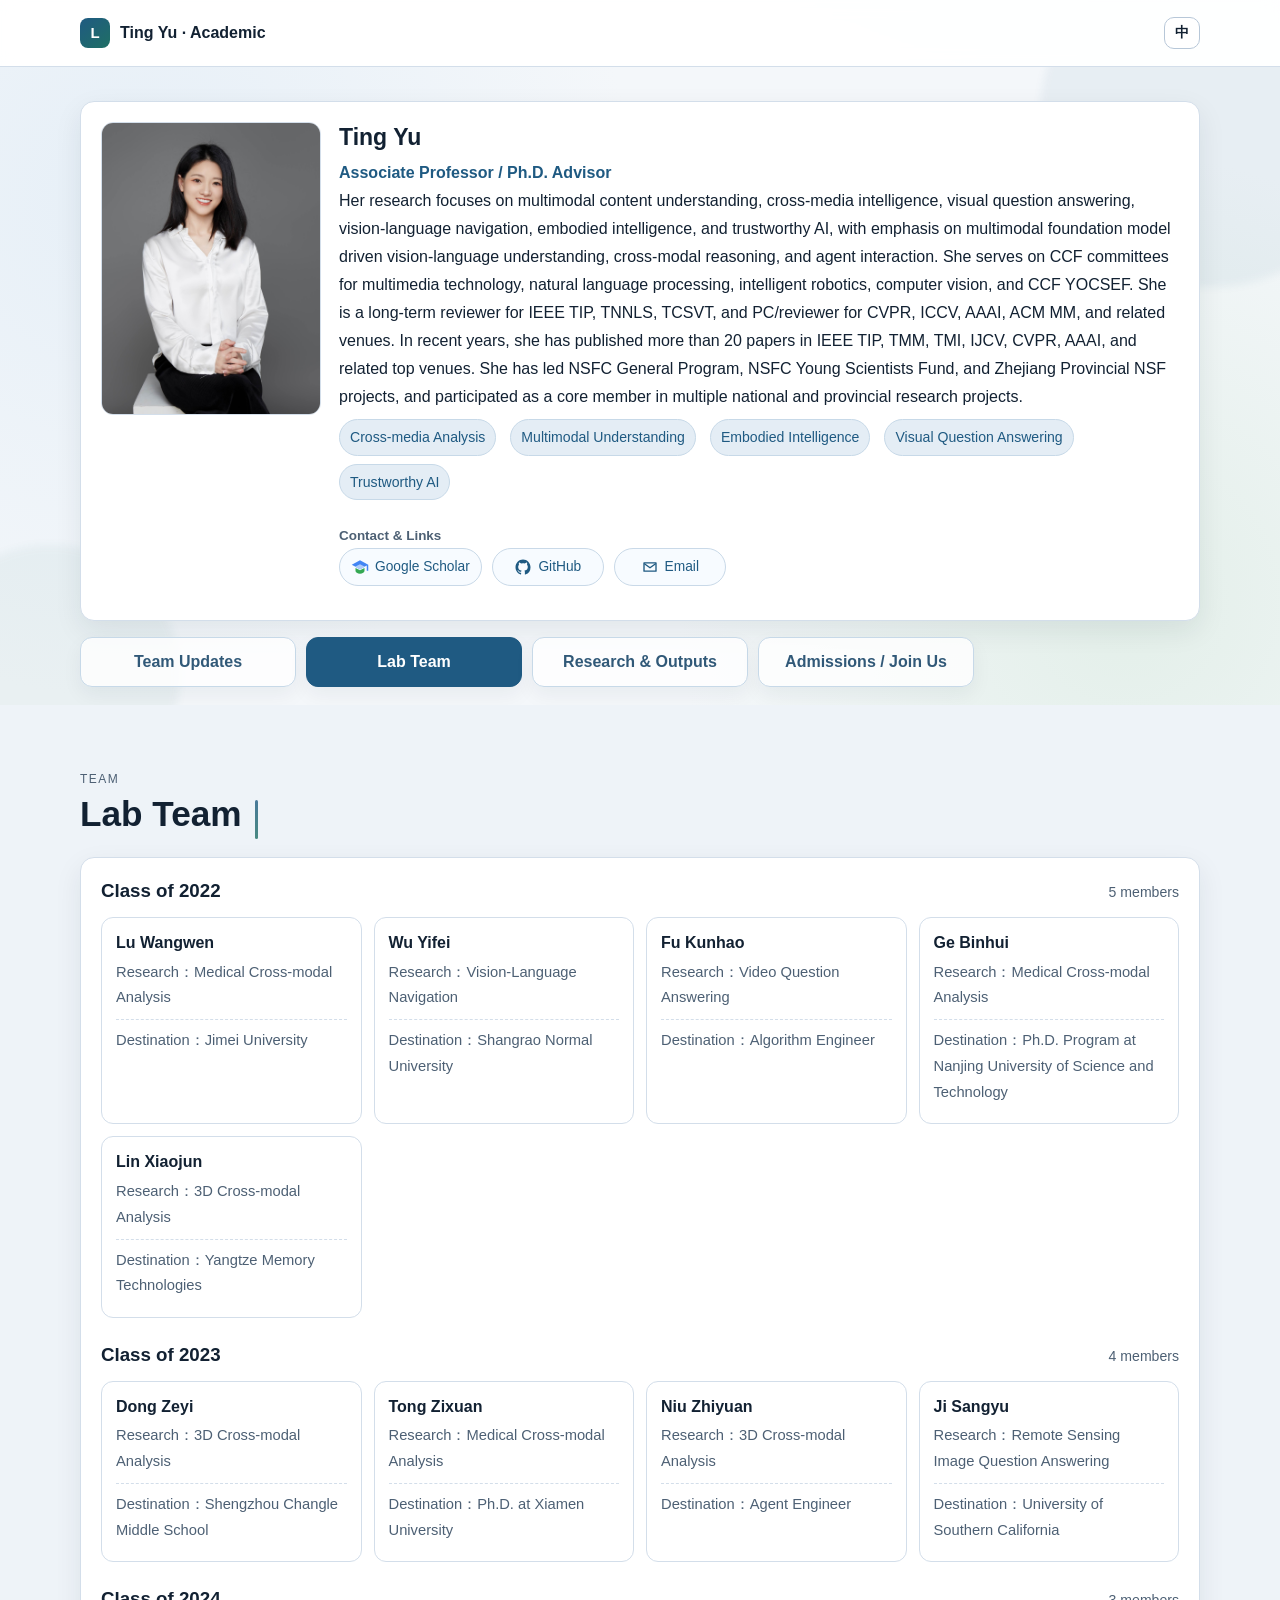
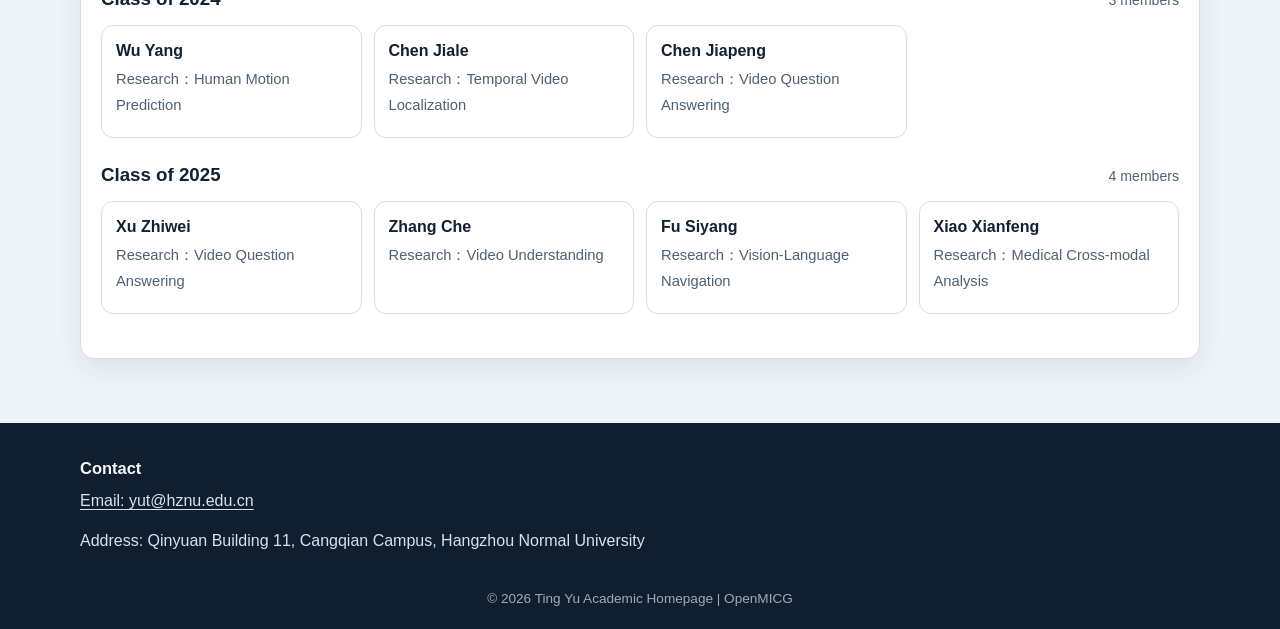
==== commit f7651cd8: "v2.1" ====
--- a/members.html
+++ b/members.html
@@ -46,7 +46,6 @@
                     <div class="mentor-content">
                       <h3 id="mentor-name"></h3>
                       <p class="mentor-title" id="mentor-title"></p>
-                      <p class="mentor-direction" id="mentor-direction"></p>
                       <p id="mentor-bio"></p>
                       <ul class="hero-keywords mentor-keywords" id="hero-keywords"></ul>
                       <div class="mentor-links-block">
--- a/assets/css/style.css
+++ b/assets/css/style.css
@@ -314,24 +314,25 @@
 .section-nav a:focus-visible {
   transform: translateY(-1px);
 }
-
+
 .hero-keywords {
   list-style: none;
   display: flex;
-  gap: 8px;
+  column-gap: 14px;
+  row-gap: 8px;
   flex-wrap: wrap;
   padding-left: 0;
-  margin-bottom: 14px;
-}
-
-.hero-keywords li {
-  background: var(--brand-soft);
-  color: var(--brand);
-  font-size: 0.88rem;
-  border: 1px solid #c7d9e8;
-  padding: 5px 10px;
-  border-radius: 999px;
-}
+  margin: 8px 0 8px;
+}
+
+.hero-keywords li {
+  background: var(--brand-soft);
+  color: var(--brand);
+  font-size: 0.88rem;
+  border: 1px solid #c7d9e8;
+  padding: 5px 10px;
+  border-radius: 999px;
+}
 
 .hero-actions {
   display: flex;
@@ -408,8 +409,10 @@
 
 .mentor-card-main {
   display: grid;
-  grid-template-columns: minmax(150px, 220px) 1fr;
-  gap: 18px;
+  --mentor-photo-column: 220px;
+  --mentor-card-gap: 18px;
+  grid-template-columns: minmax(150px, var(--mentor-photo-column)) 1fr;
+  gap: var(--mentor-card-gap);
   align-items: start;
 }
 
@@ -555,11 +558,6 @@
 .mentor-content h3 {
   font-size: clamp(1.3rem, 1.8vw, 1.62rem);
   margin-bottom: 6px;
-}
-
-.mentor-keywords {
-  margin-top: 8px;
-  margin-bottom: 8px;
 }
 
 .mentor-links-block {
@@ -1121,7 +1119,7 @@
   background: var(--surface);
   border: 1px solid var(--line);
   border-radius: 14px;
-  padding: 14px 16px 14px 44px;
+  padding: 12px 16px 12px 44px;
   position: relative;
 }
 
@@ -1136,16 +1134,11 @@
   font-size: 0.9rem;
 }
 
-.project-title {
-  margin: 0 0 6px;
-  font-size: 1.03rem;
-  line-height: 1.5;
-}
-
-.project-summary {
+.project-line {
   margin: 0;
-  color: var(--muted);
-  line-height: 1.7;
+  color: #405970;
+  font-size: 0.96rem;
+  line-height: 1.65;
 }
 
 .publication-list {
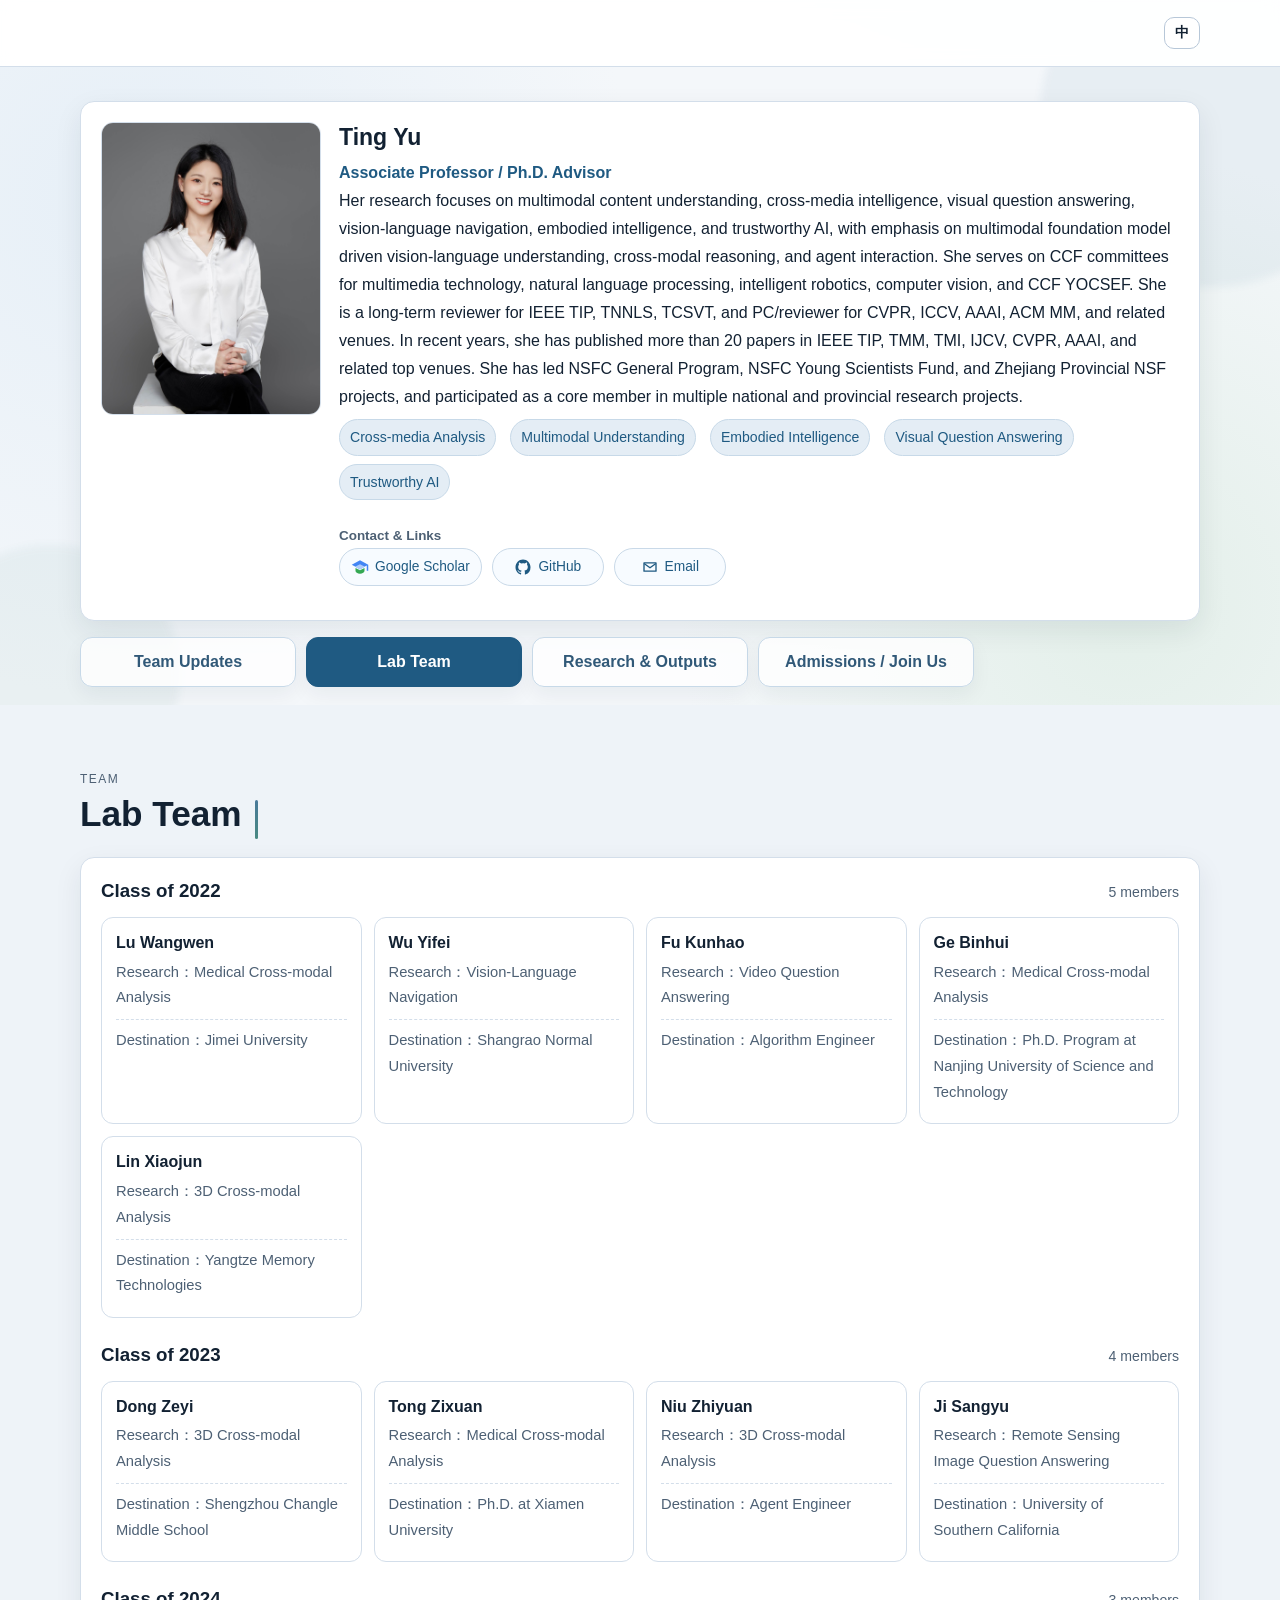
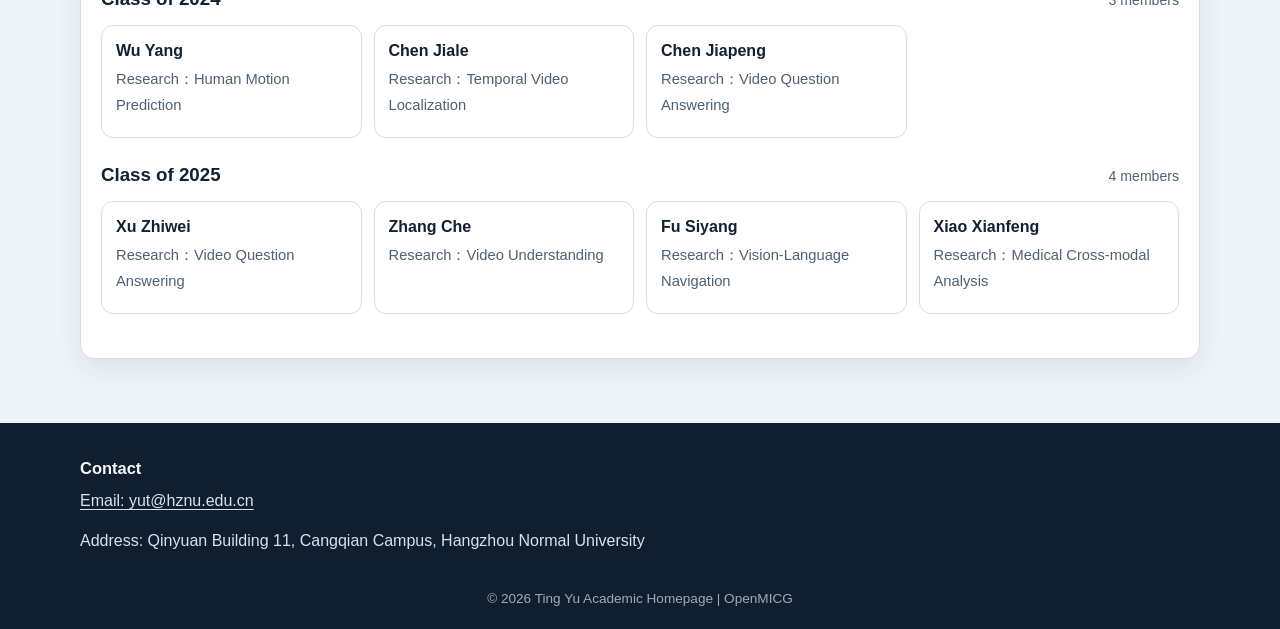
==== commit ecf63cf3: "v2.3" ====
--- a/members.html
+++ b/members.html
@@ -16,11 +16,6 @@
 
     <header class="site-header" id="top">
       <div class="container nav-wrap">
-        <a class="brand" href="./index.html" aria-label="返回实验室介绍页">
-          <span class="brand-mark">L</span>
-          <span id="nav-lab-name">OpenMICG</span>
-        </a>
-
         <div class="nav-controls">
           <button class="lang-toggle" id="lang-toggle" aria-label="切换到英文">EN</button>
         </div>
--- a/assets/css/style.css
+++ b/assets/css/style.css
@@ -142,13 +142,13 @@
   border-bottom: 1px solid var(--line);
 }
 
-.nav-wrap {
-  min-height: 66px;
-  display: flex;
-  align-items: center;
-  justify-content: space-between;
-  gap: 16px;
-}
+.nav-wrap {
+  min-height: 66px;
+  display: flex;
+  align-items: center;
+  justify-content: flex-end;
+  gap: 16px;
+}
 
 .nav-controls {
   display: flex;
@@ -165,18 +165,7 @@
   font-weight: 600;
 }
 
-.brand-mark {
-  width: 30px;
-  height: 30px;
-  border-radius: 8px;
-  display: grid;
-  place-items: center;
-  font-size: 15px;
-  color: #fff;
-  background: linear-gradient(140deg, var(--brand), var(--accent));
-}
-
-.site-nav {
+.site-nav {
   display: flex;
   align-items: center;
   gap: 18px;
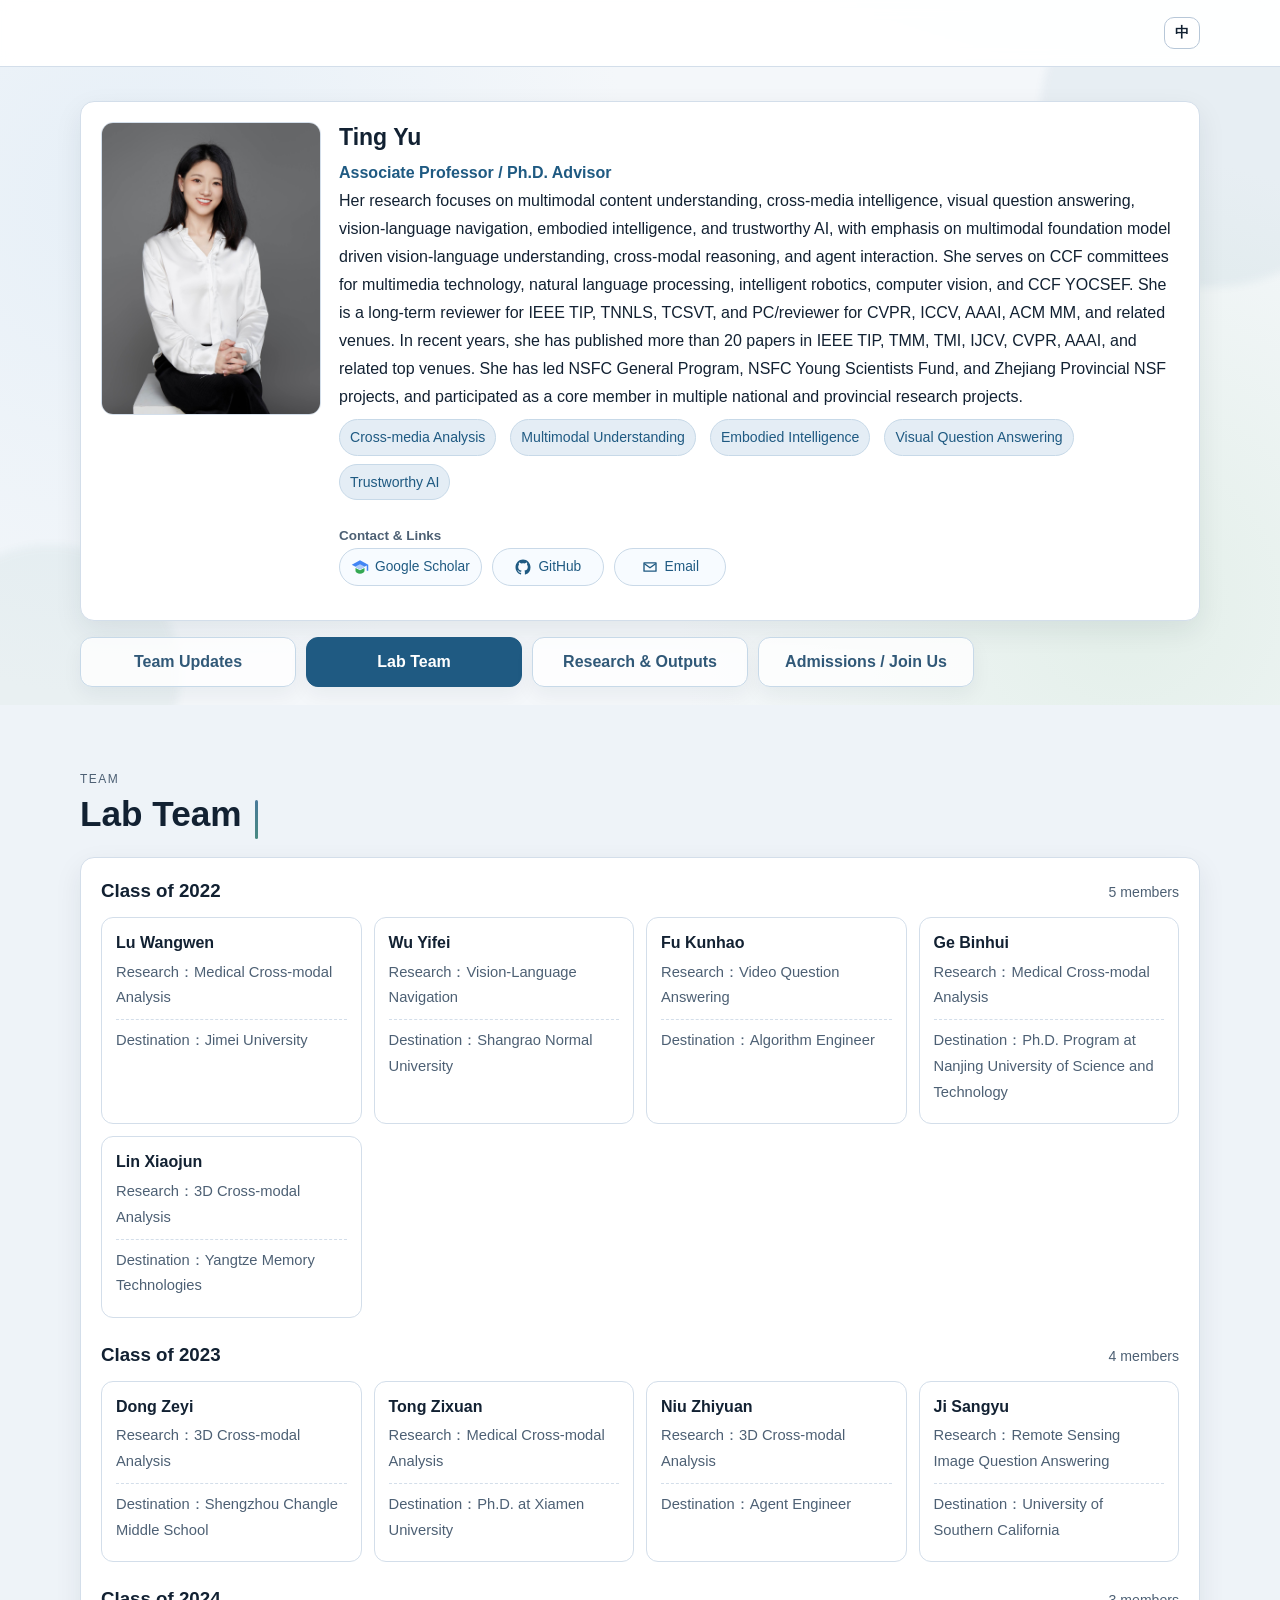
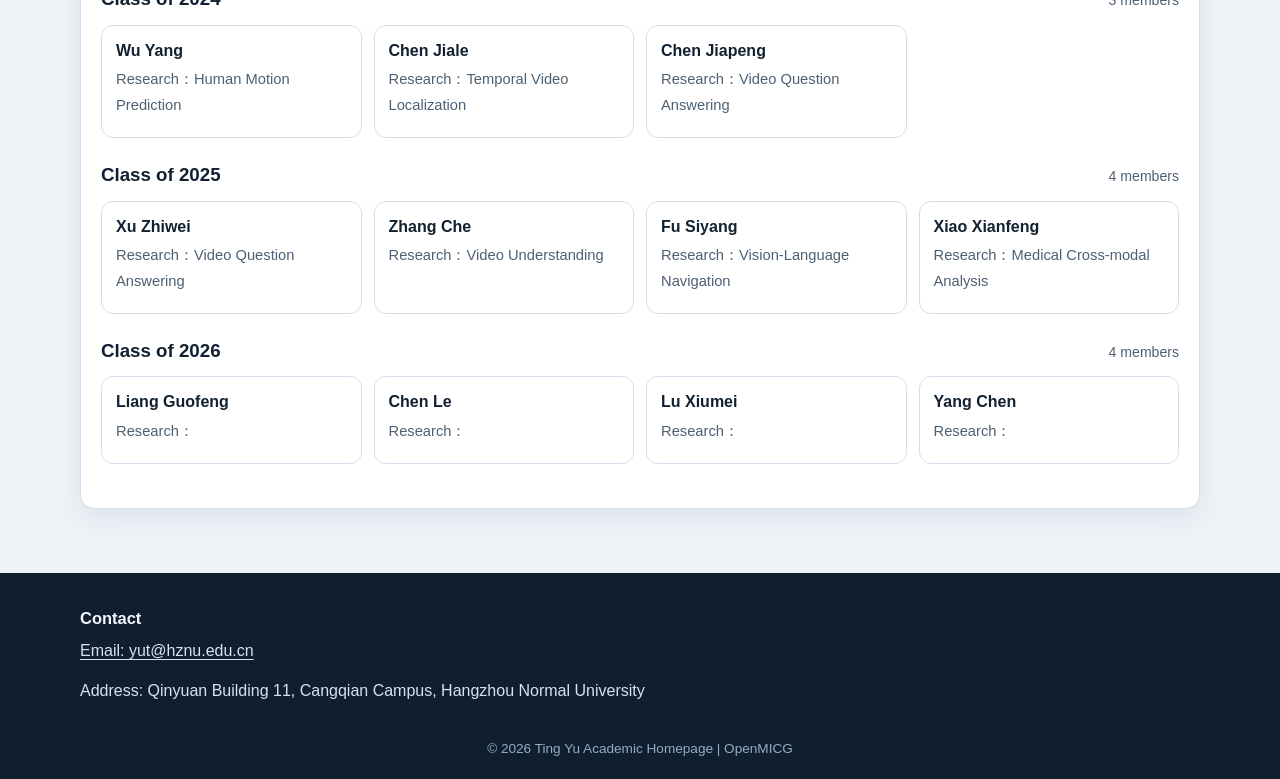
==== commit aa55d271: "Add ACM MM 2026 papers and correct project dates" ====
--- a/members.html
+++ b/members.html
@@ -8,7 +8,7 @@
     <meta name="keywords" content="实验室成员,导师,研究生,课题组" />
     <meta name="theme-color" content="#12324a" />
     <link rel="stylesheet" href="./assets/css/style.css?v=20260521-3" />
-    <script defer src="./assets/data/site-content.js?v=20260521-3"></script>
+    <script defer src="./assets/data/site-content.js?v=20261124-1"></script>
     <script defer src="./assets/js/main.js?v=20260521-3"></script>
   </head>
   <body data-page="members">
